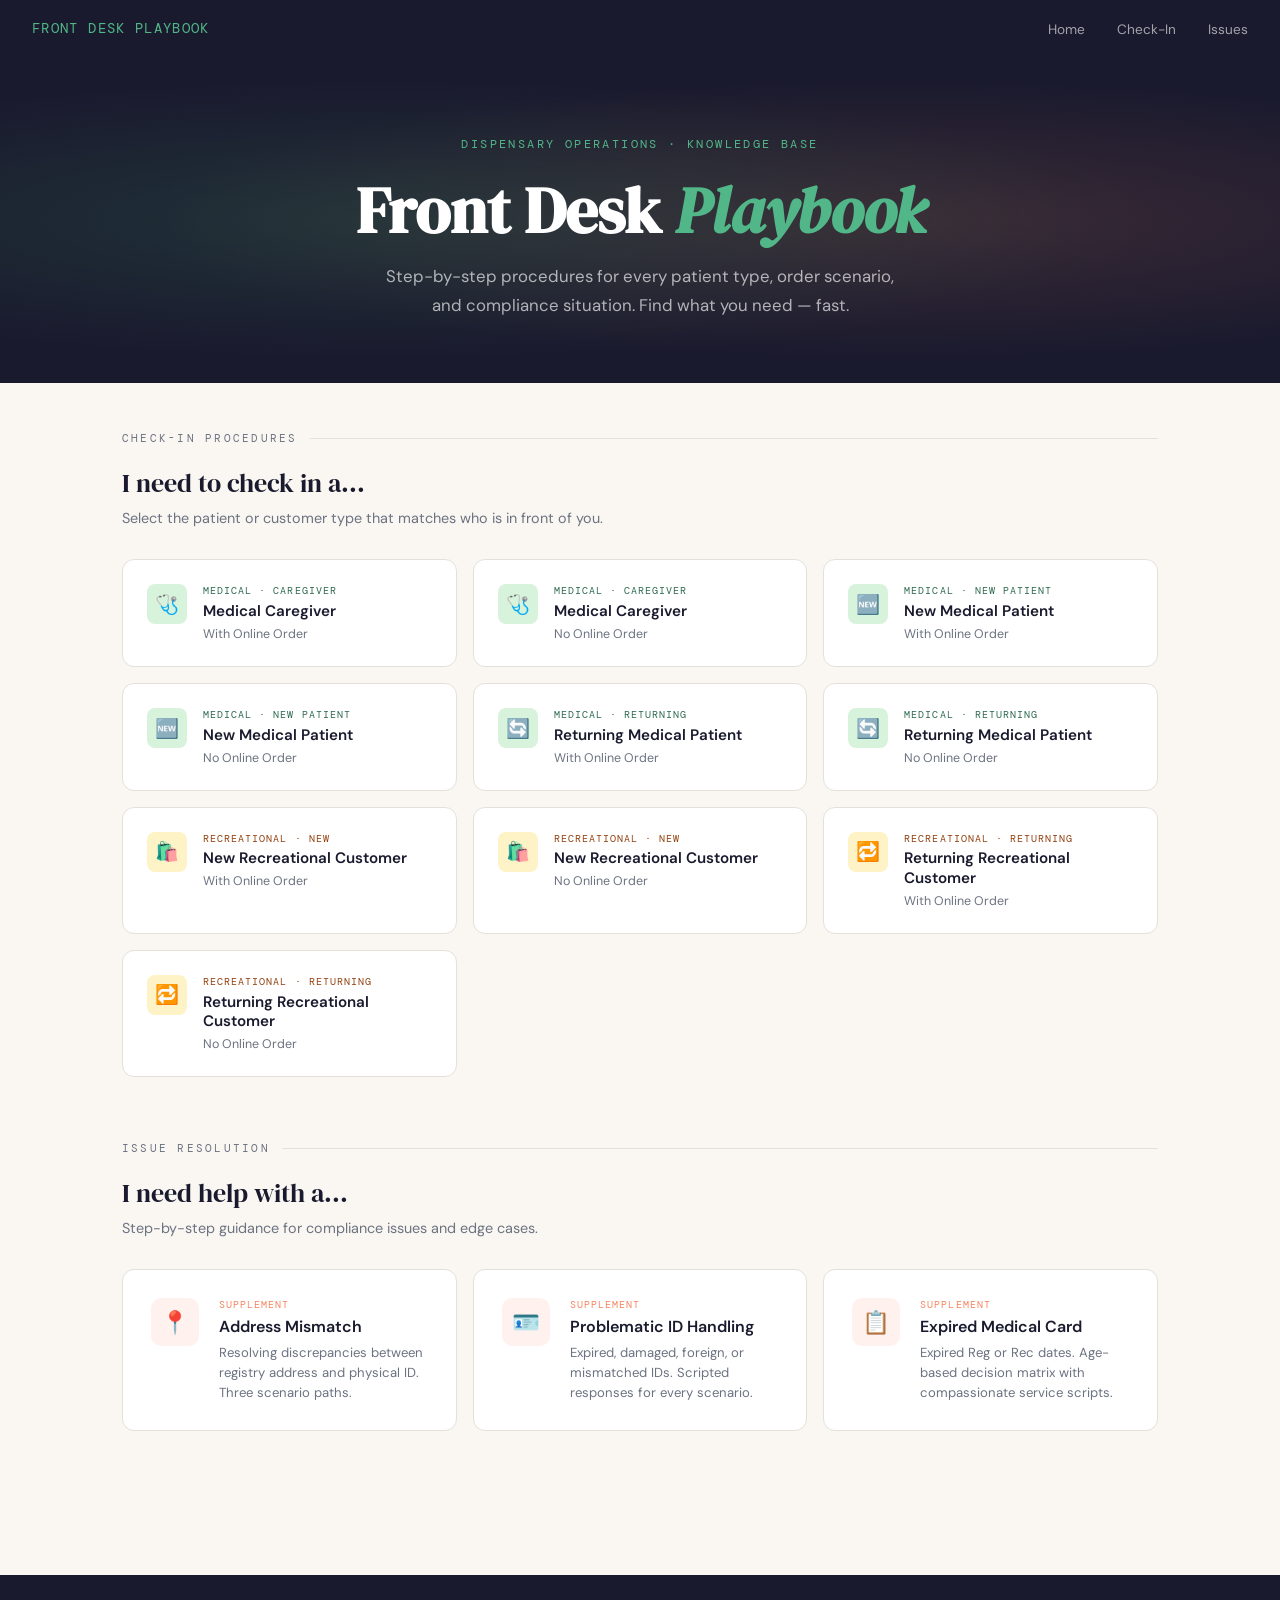
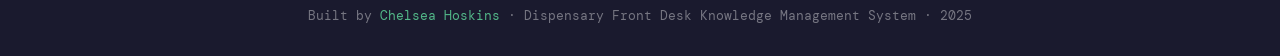
==== index.html @ 3e9e053b "Add files via upload" ====
<!DOCTYPE html>
<html lang="en">
<head>
<meta charset="UTF-8">
<meta name="viewport" content="width=device-width, initial-scale=1.0">
<title>Front Desk Playbook</title>
<link href="https://fonts.googleapis.com/css2?family=DM+Serif+Display:ital@0;1&family=DM+Sans:wght@300;400;500;600&family=DM+Mono:wght@400;500&display=swap" rel="stylesheet">
<style>
  :root {
    --ink: #1a1a2e;
    --sage: #2d6a4f;
    --sage-light: #52b788;
    --sage-muted: #d8f3dc;
    --blush: #f4845f;
    --cream: #faf7f2;
    --warm-white: #fff9f4;
    --stone: #6b7280;
    --border: #e5e0d8;
    --card: #ffffff;
  }

  * { margin: 0; padding: 0; box-sizing: border-box; }

  body {
    font-family: 'DM Sans', sans-serif;
    background: var(--cream);
    color: var(--ink);
    min-height: 100vh;
  }

  /* NAV */
  nav {
    background: var(--ink);
    padding: 0 2rem;
    display: flex;
    align-items: center;
    justify-content: space-between;
    height: 56px;
    position: sticky;
    top: 0;
    z-index: 100;
  }
  .nav-brand {
    font-family: 'DM Mono', monospace;
    color: var(--sage-light);
    font-size: 0.85rem;
    letter-spacing: 0.1em;
    text-transform: uppercase;
  }
  .nav-links {
    display: flex;
    gap: 2rem;
    list-style: none;
  }
  .nav-links a {
    color: rgba(255,255,255,0.6);
    text-decoration: none;
    font-size: 0.85rem;
    transition: color 0.2s;
  }
  .nav-links a:hover { color: white; }

  /* HERO */
  .hero {
    background: var(--ink);
    color: white;
    padding: 5rem 2rem 4rem;
    text-align: center;
    position: relative;
    overflow: hidden;
  }
  .hero::before {
    content: '';
    position: absolute;
    inset: 0;
    background: radial-gradient(ellipse at 30% 50%, rgba(45,106,79,0.3) 0%, transparent 60%),
                radial-gradient(ellipse at 70% 50%, rgba(244,132,95,0.15) 0%, transparent 60%);
  }
  .hero-content { position: relative; z-index: 1; max-width: 720px; margin: 0 auto; }
  .hero-eyebrow {
    font-family: 'DM Mono', monospace;
    font-size: 0.75rem;
    letter-spacing: 0.2em;
    text-transform: uppercase;
    color: var(--sage-light);
    margin-bottom: 1.5rem;
  }
  .hero h1 {
    font-family: 'DM Serif Display', serif;
    font-size: clamp(2.5rem, 6vw, 4rem);
    line-height: 1.1;
    margin-bottom: 1rem;
  }
  .hero h1 em {
    font-style: italic;
    color: var(--sage-light);
  }
  .hero p {
    color: rgba(255,255,255,0.65);
    font-size: 1.05rem;
    line-height: 1.7;
    max-width: 540px;
    margin: 0 auto;
  }

  /* MAIN */
  main { max-width: 1100px; margin: 0 auto; padding: 3rem 2rem 5rem; }

  /* SECTION LABEL */
  .section-label {
    font-family: 'DM Mono', monospace;
    font-size: 0.7rem;
    letter-spacing: 0.2em;
    text-transform: uppercase;
    color: var(--stone);
    margin-bottom: 1.25rem;
    display: flex;
    align-items: center;
    gap: 0.75rem;
  }
  .section-label::after {
    content: '';
    flex: 1;
    height: 1px;
    background: var(--border);
  }

  /* SECTION TITLE */
  .section-title {
    font-family: 'DM Serif Display', serif;
    font-size: 1.6rem;
    margin-bottom: 0.5rem;
  }
  .section-desc {
    color: var(--stone);
    font-size: 0.9rem;
    margin-bottom: 2rem;
  }

  /* CHECK-IN GRID */
  .checkin-section { margin-bottom: 4rem; }
  .checkin-grid {
    display: grid;
    grid-template-columns: repeat(auto-fill, minmax(280px, 1fr));
    gap: 1rem;
  }
  .checkin-card {
    background: var(--card);
    border: 1px solid var(--border);
    border-radius: 12px;
    padding: 1.5rem;
    text-decoration: none;
    color: var(--ink);
    display: flex;
    align-items: flex-start;
    gap: 1rem;
    transition: all 0.2s;
    position: relative;
    overflow: hidden;
  }
  .checkin-card::before {
    content: '';
    position: absolute;
    left: 0; top: 0; bottom: 0;
    width: 4px;
    background: var(--sage);
    transform: scaleY(0);
    transition: transform 0.2s;
    transform-origin: bottom;
  }
  .checkin-card:hover {
    border-color: var(--sage-light);
    box-shadow: 0 4px 20px rgba(45,106,79,0.1);
    transform: translateY(-2px);
  }
  .checkin-card:hover::before { transform: scaleY(1); }
  .card-icon {
    width: 40px;
    height: 40px;
    border-radius: 8px;
    background: var(--sage-muted);
    display: flex;
    align-items: center;
    justify-content: center;
    font-size: 1.2rem;
    flex-shrink: 0;
  }
  .card-icon.rec { background: #fef3c7; }
  .card-body { flex: 1; }
  .card-tag {
    font-family: 'DM Mono', monospace;
    font-size: 0.65rem;
    text-transform: uppercase;
    letter-spacing: 0.1em;
    color: var(--sage);
    margin-bottom: 0.3rem;
  }
  .card-tag.rec { color: #92400e; }
  .card-title {
    font-size: 0.95rem;
    font-weight: 600;
    line-height: 1.3;
    margin-bottom: 0.25rem;
  }
  .card-meta {
    font-size: 0.78rem;
    color: var(--stone);
  }

  /* ISSUE GRID */
  .issue-section { margin-bottom: 4rem; }
  .issue-grid {
    display: grid;
    grid-template-columns: repeat(auto-fill, minmax(300px, 1fr));
    gap: 1rem;
  }
  .issue-card {
    background: var(--card);
    border: 1px solid var(--border);
    border-radius: 12px;
    padding: 1.75rem;
    text-decoration: none;
    color: var(--ink);
    display: flex;
    align-items: flex-start;
    gap: 1.25rem;
    transition: all 0.2s;
  }
  .issue-card:hover {
    border-color: var(--blush);
    box-shadow: 0 4px 20px rgba(244,132,95,0.12);
    transform: translateY(-2px);
  }
  .issue-icon {
    width: 48px;
    height: 48px;
    border-radius: 10px;
    background: #fff1ee;
    display: flex;
    align-items: center;
    justify-content: center;
    font-size: 1.4rem;
    flex-shrink: 0;
  }
  .issue-body {}
  .issue-tag {
    font-family: 'DM Mono', monospace;
    font-size: 0.65rem;
    text-transform: uppercase;
    letter-spacing: 0.1em;
    color: var(--blush);
    margin-bottom: 0.3rem;
  }
  .issue-title {
    font-size: 1rem;
    font-weight: 600;
    margin-bottom: 0.4rem;
  }
  .issue-desc {
    font-size: 0.82rem;
    color: var(--stone);
    line-height: 1.5;
  }

  /* FOOTER */
  footer {
    background: var(--ink);
    color: rgba(255,255,255,0.4);
    text-align: center;
    padding: 2rem;
    font-size: 0.8rem;
    font-family: 'DM Mono', monospace;
  }
  footer span { color: var(--sage-light); }

  @media (max-width: 600px) {
    .checkin-grid, .issue-grid { grid-template-columns: 1fr; }
    nav { padding: 0 1rem; }
    .nav-links { display: none; }
    main { padding: 2rem 1rem 4rem; }
  }
</style>
</head>
<body>

<nav>
  <div class="nav-brand">Front Desk Playbook</div>
  <ul class="nav-links">
    <li><a href="index.html">Home</a></li>
    <li><a href="#checkin">Check-In</a></li>
    <li><a href="#issues">Issues</a></li>
  </ul>
</nav>

<div class="hero">
  <div class="hero-content">
    <div class="hero-eyebrow">Dispensary Operations · Knowledge Base</div>
    <h1>Front Desk <em>Playbook</em></h1>
    <p>Step-by-step procedures for every patient type, order scenario, and compliance situation. Find what you need — fast.</p>
  </div>
</div>

<main>

  <!-- CHECK-IN SECTION -->
  <section class="checkin-section" id="checkin">
    <div class="section-label">Check-In Procedures</div>
    <div class="section-title">I need to check in a...</div>
    <p class="section-desc">Select the patient or customer type that matches who is in front of you.</p>

    <div class="checkin-grid">

      <!-- MEDICAL -->
      <a href="caregiver-oo.html" class="checkin-card">
        <div class="card-icon">🩺</div>
        <div class="card-body">
          <div class="card-tag">Medical · Caregiver</div>
          <div class="card-title">Medical Caregiver</div>
          <div class="card-meta">With Online Order</div>
        </div>
      </a>

      <a href="caregiver-noo.html" class="checkin-card">
        <div class="card-icon">🩺</div>
        <div class="card-body">
          <div class="card-tag">Medical · Caregiver</div>
          <div class="card-title">Medical Caregiver</div>
          <div class="card-meta">No Online Order</div>
        </div>
      </a>

      <a href="nmp-oo.html" class="checkin-card">
        <div class="card-icon">🆕</div>
        <div class="card-body">
          <div class="card-tag">Medical · New Patient</div>
          <div class="card-title">New Medical Patient</div>
          <div class="card-meta">With Online Order</div>
        </div>
      </a>

      <a href="nmp-noo.html" class="checkin-card">
        <div class="card-icon">🆕</div>
        <div class="card-body">
          <div class="card-tag">Medical · New Patient</div>
          <div class="card-title">New Medical Patient</div>
          <div class="card-meta">No Online Order</div>
        </div>
      </a>

      <a href="rmp-oo.html" class="checkin-card">
        <div class="card-icon">🔄</div>
        <div class="card-body">
          <div class="card-tag">Medical · Returning</div>
          <div class="card-title">Returning Medical Patient</div>
          <div class="card-meta">With Online Order</div>
        </div>
      </a>

      <a href="rmp-noo.html" class="checkin-card">
        <div class="card-icon">🔄</div>
        <div class="card-body">
          <div class="card-tag">Medical · Returning</div>
          <div class="card-title">Returning Medical Patient</div>
          <div class="card-meta">No Online Order</div>
        </div>
      </a>

      <a href="nrc-oo.html" class="checkin-card">
        <div class="card-icon rec">🛍️</div>
        <div class="card-body">
          <div class="card-tag rec">Recreational · New</div>
          <div class="card-title">New Recreational Customer</div>
          <div class="card-meta">With Online Order</div>
        </div>
      </a>

      <a href="nrc-noo.html" class="checkin-card">
        <div class="card-icon rec">🛍️</div>
        <div class="card-body">
          <div class="card-tag rec">Recreational · New</div>
          <div class="card-title">New Recreational Customer</div>
          <div class="card-meta">No Online Order</div>
        </div>
      </a>

      <a href="rrc-oo.html" class="checkin-card">
        <div class="card-icon rec">🔁</div>
        <div class="card-body">
          <div class="card-tag rec">Recreational · Returning</div>
          <div class="card-title">Returning Recreational Customer</div>
          <div class="card-meta">With Online Order</div>
        </div>
      </a>

      <a href="rrc-noo.html" class="checkin-card">
        <div class="card-icon rec">🔁</div>
        <div class="card-body">
          <div class="card-tag rec">Recreational · Returning</div>
          <div class="card-title">Returning Recreational Customer</div>
          <div class="card-meta">No Online Order</div>
        </div>
      </a>

    </div>
  </section>

  <!-- ISSUES SECTION -->
  <section class="issue-section" id="issues">
    <div class="section-label">Issue Resolution</div>
    <div class="section-title">I need help with a...</div>
    <p class="section-desc">Step-by-step guidance for compliance issues and edge cases.</p>

    <div class="issue-grid">

      <a href="address-mismatch.html" class="issue-card">
        <div class="issue-icon">📍</div>
        <div class="issue-body">
          <div class="issue-tag">Supplement</div>
          <div class="issue-title">Address Mismatch</div>
          <div class="issue-desc">Resolving discrepancies between registry address and physical ID. Three scenario paths.</div>
        </div>
      </a>

      <a href="problematic-id.html" class="issue-card">
        <div class="issue-icon">🪪</div>
        <div class="issue-body">
          <div class="issue-tag">Supplement</div>
          <div class="issue-title">Problematic ID Handling</div>
          <div class="issue-desc">Expired, damaged, foreign, or mismatched IDs. Scripted responses for every scenario.</div>
        </div>
      </a>

      <a href="expired-medical-card.html" class="issue-card">
        <div class="issue-icon">📋</div>
        <div class="issue-body">
          <div class="issue-tag">Supplement</div>
          <div class="issue-title">Expired Medical Card</div>
          <div class="issue-desc">Expired Reg or Rec dates. Age-based decision matrix with compassionate service scripts.</div>
        </div>
      </a>

    </div>
  </section>

</main>

<footer>
  Built by <span>Chelsea Hoskins</span> · Dispensary Front Desk Knowledge Management System · 2025
</footer>

</body>
</html>
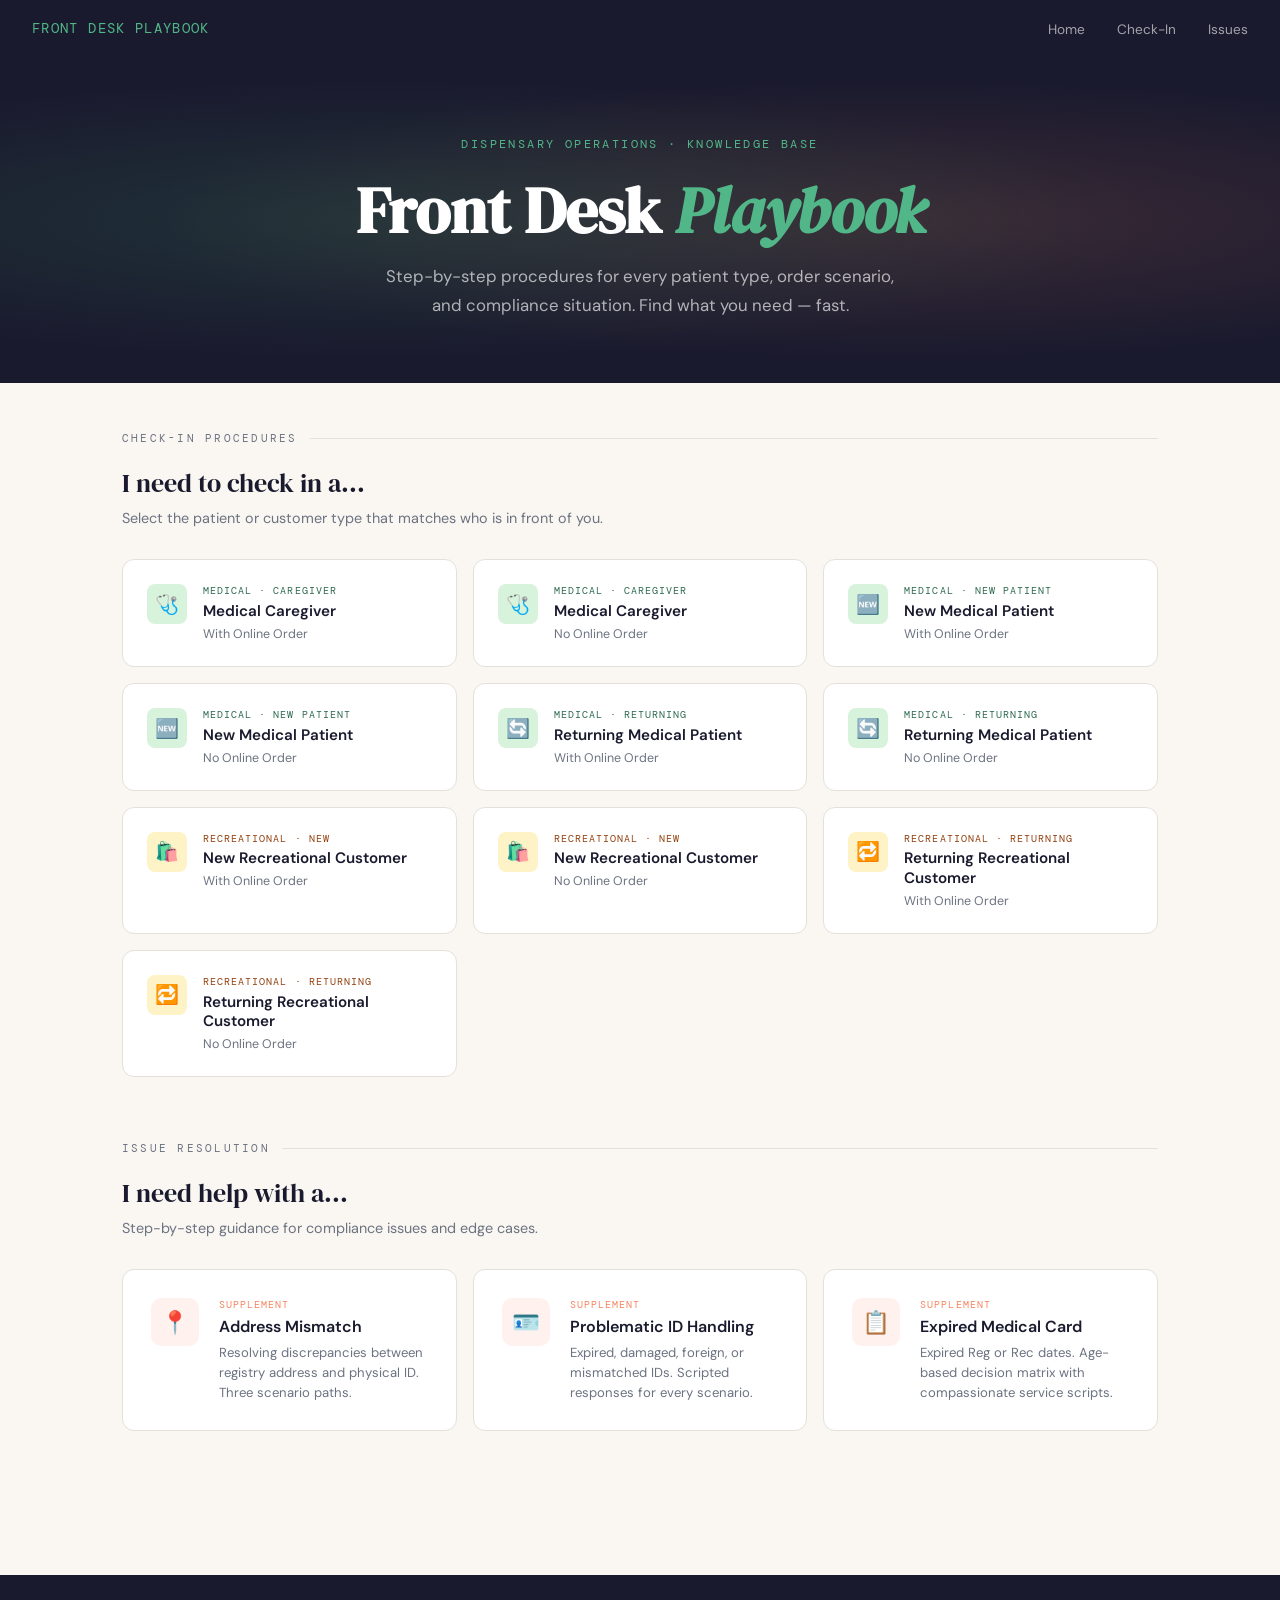
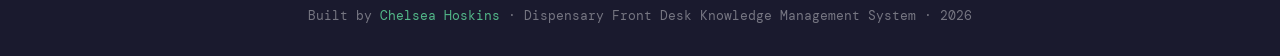
==== commit 2d71f020: "Update index.html Update year; 2026" ====
--- a/index.html
+++ b/index.html
@@ -445,7 +445,7 @@
 </main>
 
 <footer>
-  Built by <span>Chelsea Hoskins</span> · Dispensary Front Desk Knowledge Management System · 2025
+  Built by <span>Chelsea Hoskins</span> · Dispensary Front Desk Knowledge Management System · 2026
 </footer>
 
 </body>
